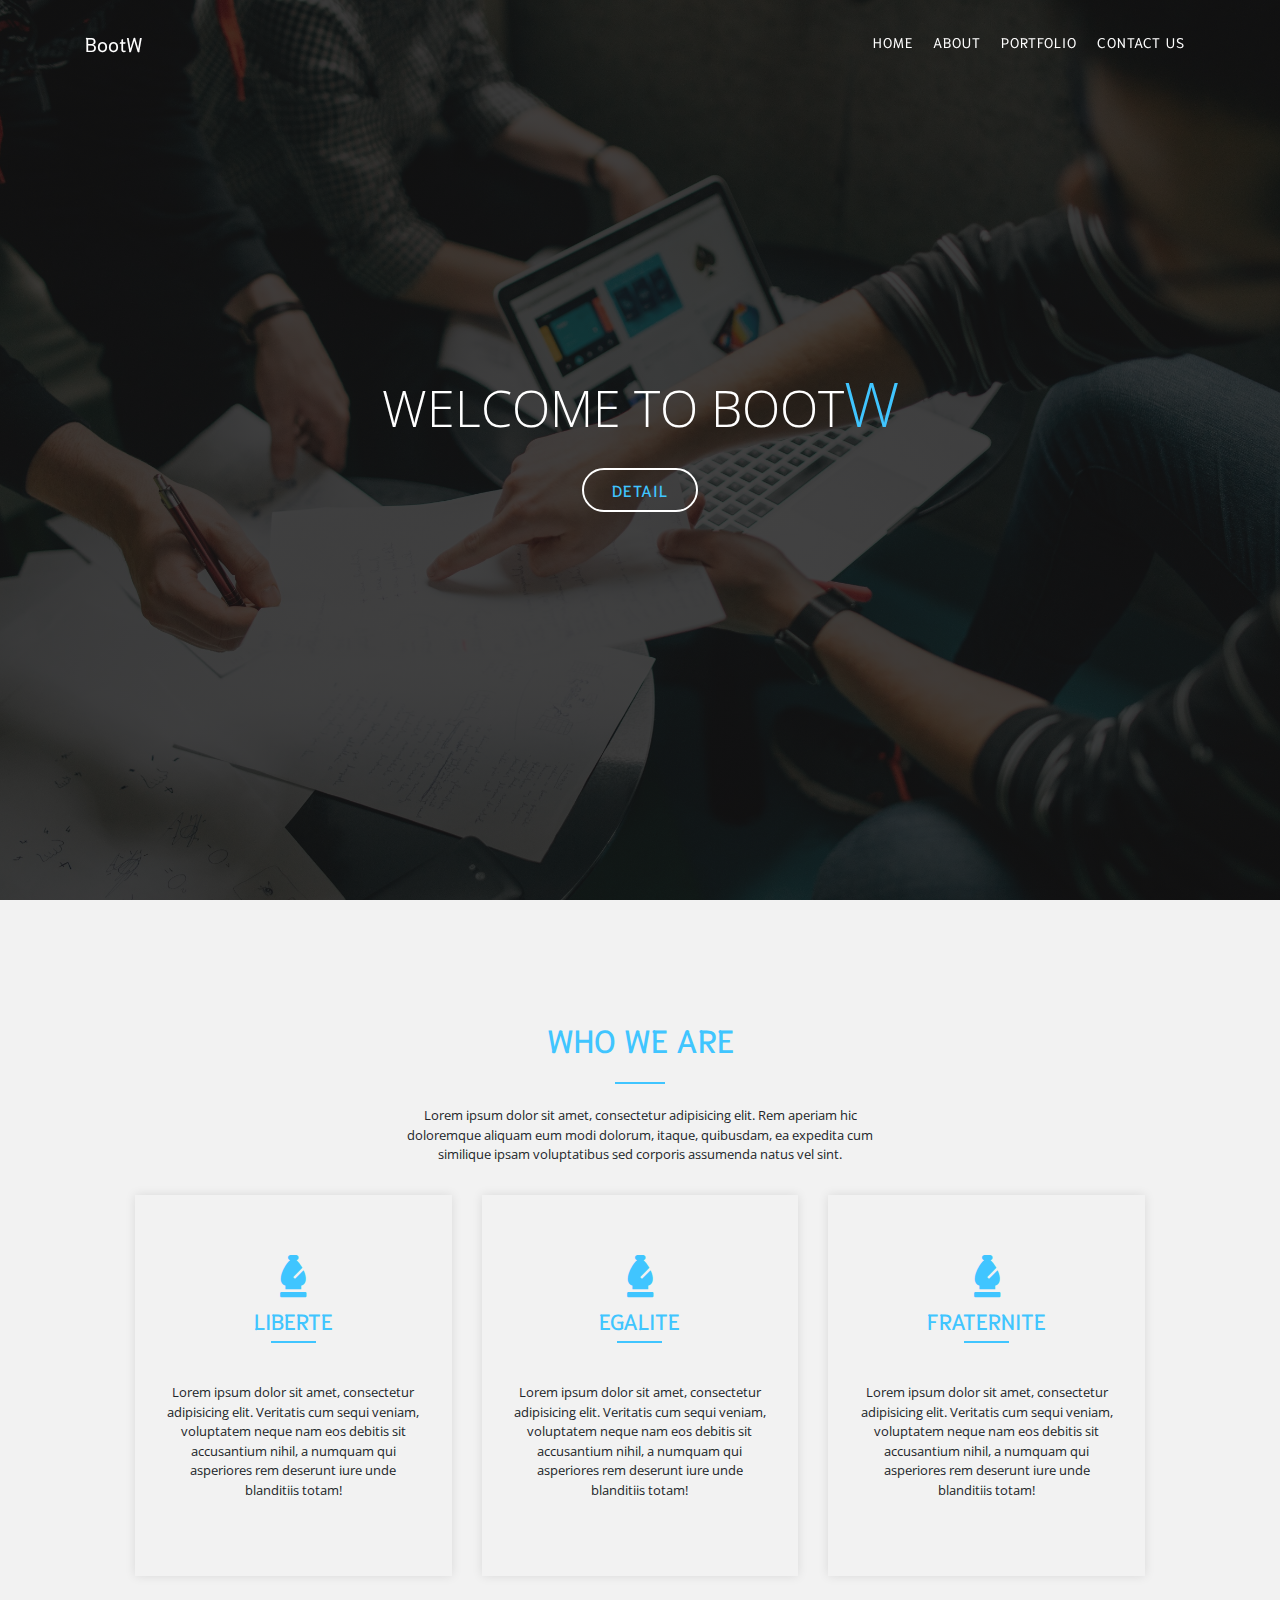
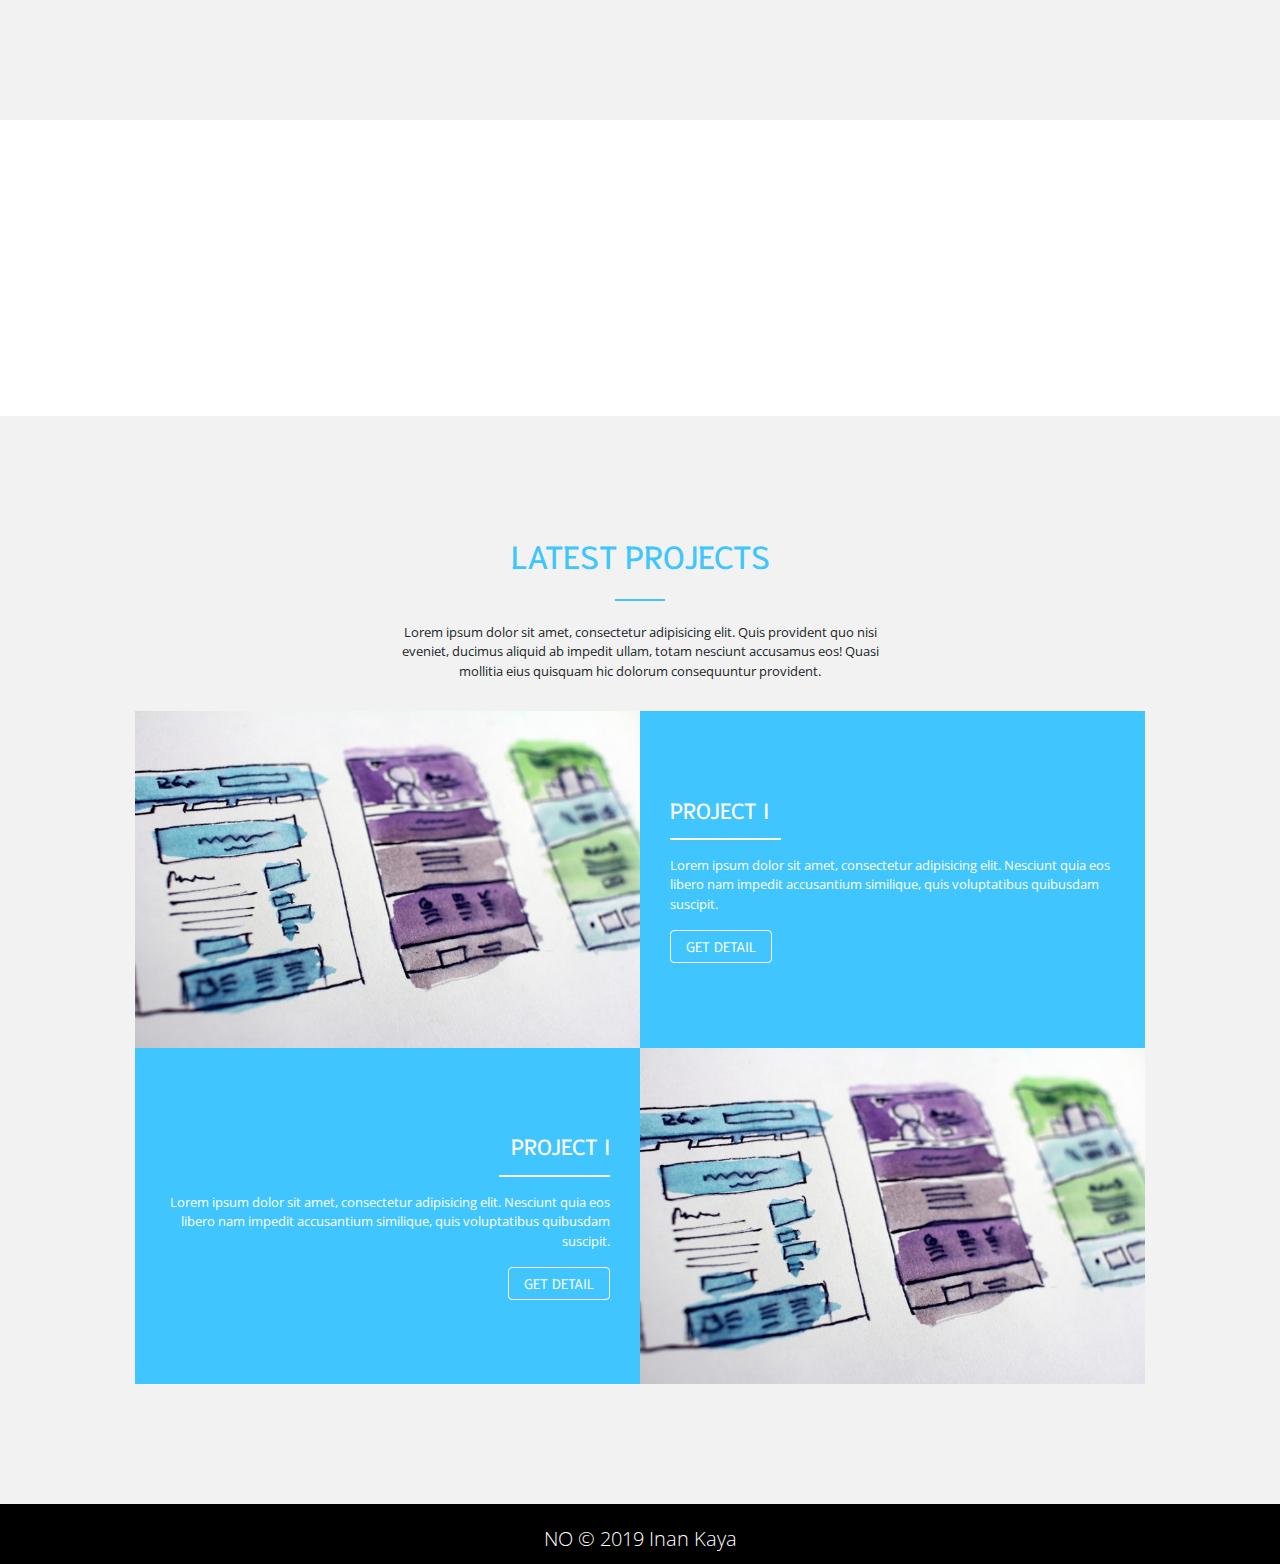
==== index.html @ 62cb7b6b "BootW" ====
<!doctype html>
<html lang="en">
  <head>
    <!-- Required meta tags -->
    <meta charset="utf-8">
    <meta name="viewport" content="width=device-width, initial-scale=1, shrink-to-fit=no">

    <!-- Bootstrap CSS -->
    <link rel="stylesheet" href="https://stackpath.bootstrapcdn.com/bootstrap/4.2.1/css/bootstrap.min.css">

    <!-- Custom CSS-->
	<link rel="stylesheet"  href="css/style.css">


	<!-- Fontawesome CSS-->
	<link rel="stylesheet" href="https://use.fontawesome.com/releases/v5.6.3/css/all.css">


	<!-- Google Fonts-->
	<link href="https://fonts.googleapis.com/css?family=Niramit:200,300,400|Open+Sans:300,400" rel="stylesheet">




    <title>BootMeW</title>
  </head>
  <body>
    
	<!--Navigation Menu-->

	<nav class="navbar navbar-container navbar-expand-lg -navbark-dark  fixed-top" id="mainNav">
		<div class="container">
			<a class="navbar-brand" href="#">Boot<span>W</span> </a>
			<button class="navbar-toggler navbar-toggler-right" type="button" data-toggle="collapse" data-target="#navbarResponsive"  aria-controls="navbarResponsive" aria-expanded="false" aria-label="Toggle navigation">
				Menu
				<i class="fas fa-bars"></i>
			</button>
			
			<div class="collapse navbar-collapse" id="navbarResponsive">
				<ul class="navbar-nav text-uppercase ml-auto">
					<li class="nav-item">
						<a class="nav-link" href="index.html">Home</a>
					</li>
					<li class="nav-item">
						<a class="nav-link" href="about.html">About</a>
					</li>
					<li class="nav-item">
						<a class="nav-link" href="portfolio.html">Portfolio</a>
					</li>
					<li class="nav-item">
						<a class="nav-link" href="contact.html">Contact US</a>
					</li>
				</ul>
			</div>


		</div>


	</nav>



	<!-- Hero Section-->


	<header id="hero">
		<div class="container">
			<div class="intro-text">
				<div class="intro-heading text-uppercase">Welcome To Boot<span>W</span></div>
				<a class="btn btn-main js-scroll-trigger" href="#whoweare">Detail</a>
			</div>
		</div>
		
	</header>



	<!-- Who We Are Section-->


	<section id="whoweare" class="section-box">
		<div class="container">
			<div class="row">
				<div class="col-md-6 offset-md-3 text-center">
					<div class="section-top">
						<h2>WHO WE ARE</h2>
						<hr>
						<p>Lorem ipsum dolor sit amet, consectetur adipisicing elit. Rem aperiam hic doloremque aliquam eum modi dolorum, itaque, quibusdam, ea expedita cum similique ipsam voluptatibus sed corporis assumenda natus vel sint.</p>
					</div>
				</div>
			</div>

			<div class="row">
				<div class="col-md-4 mb-4">
					<div class="whoweare-item text-center">
						<i class="fas fa-chess-bishop"></i>
						<h3 class="text-uppercase">LIBERTE</h3>
						<hr>
						<p>Lorem ipsum dolor sit amet, consectetur adipisicing elit. Veritatis cum sequi veniam, voluptatem neque nam eos debitis sit accusantium nihil, a numquam qui asperiores rem deserunt iure unde blanditiis totam!</p>

					</div>
				</div>

				<div class="col-md-4 mb-4">
					<div class="whoweare-item text-center">
						<i class="fas fa-chess-bishop"></i>
						<h3 class="text-uppercase">EGALITE</h3>
						<hr>
						<p>Lorem ipsum dolor sit amet, consectetur adipisicing elit. Veritatis cum sequi veniam, voluptatem neque nam eos debitis sit accusantium nihil, a numquam qui asperiores rem deserunt iure unde blanditiis totam!</p>
						
					</div>
				</div>

				<div class="col-md-4 mb-4">
					<div class="whoweare-item text-center">
						<i class="fas fa-chess-bishop"></i>
						<h3 class="text-uppercase">FRATERNITE</h3>
						<hr>
						<p>Lorem ipsum dolor sit amet, consectetur adipisicing elit. Veritatis cum sequi veniam, voluptatem neque nam eos debitis sit accusantium nihil, a numquam qui asperiores rem deserunt iure unde blanditiis totam!</p>
						
					</div>
				</div>
			</div>


		</div>
	</section>


<!--Statement Section-->


<section id="statement" class="section-box">
	<div class="container">
		<div class="row">
			<div class="col-md-6 text-center mx-auto">
				<h4 class="text-black lead">Lorem ipsum dolor sit amet, consectetur adipisicing elit. Aea sapiente dolorum.</h4>
			</div>
		</div>
	</div>
</section>


<!-- Last Projects Section-->

<section id="lastestprojects" class="section-box">
	<div class="container">
		<div class="row">
			<div class="col-md-6 offset-md-3 text-center">
				<div class="section-top">
					<h2>LATEST PROJECTS</h2>
					<hr>
					<p>Lorem ipsum dolor sit amet, consectetur adipisicing elit. Quis provident quo nisi eveniet, ducimus aliquid ab impedit ullam, totam nesciunt accusamus eos! Quasi mollitia eius quisquam hic dolorum consequuntur provident.</p>
				</div>
			</div>
		</div>

		
		<div class="row justify-content-center no-gutters mb-0 mb-lg-0">
			<div class="col-md-6 ">
				<img class="img-fluid" src="img/project-01.jpg">
			</div>

			<div class="col-md-6">
				<div class="bg-orange text-center h-100 project">
					<div class="d-flex h-100">
						<div class="project-text w-100 my-auto text-center text-lg-left">
							<h3 class="text-white text-uppercase">Project I</h3>
							<hr class="d-none d-lg-block mb-3 ml-0">
							<p class="mb-3 text-white">Lorem ipsum dolor sit amet, consectetur adipisicing elit. Nesciunt quia eos libero nam impedit accusantium similique, quis voluptatibus quibusdam suscipit.</p>
							<a href="#" class="btn btn-white">Get Detail</a>
						</div>
					</div>
				</div>
			</div>
		</div>



		<div class="row justify-content-center no-gutters mb-0 mb-lg-0">
			<div class="col-md-6 ">
				<img class="img-fluid" src="img/project-01.jpg">
			</div>

			<div class="col-md-6 order-lg-first">
				<div class="bg-orange text-center h-100 project">
					<div class="d-flex h-100">
						<div class="project-text w-100 my-auto text-center text-lg-right">
							<h3 class="text-white text-uppercase">Project I</h3>
							<hr class="d-none d-lg-block mb-3 mr-0">
							<p class="mb-3 text-white">Lorem ipsum dolor sit amet, consectetur adipisicing elit. Nesciunt quia eos libero nam impedit accusantium similique, quis voluptatibus quibusdam suscipit.</p>
							<a href="#" class="btn btn-white">Get Detail</a>
						</div>
					</div>
				</div>
			</div>
		</div>


	</div>
</section>




<!--Footer Section-->

<footer>
	<div class="container">
		<div class="row">
			<div class="col-md-4 offset-md-4 text-center">
				<p class="text-white lead">NO &copy; 2019 Inan Kaya</p>
			</div>
		</div>
	</div>
</footer>




    <!-- Optional JavaScript -->
    <!-- jQuery first, then Popper.js, then Bootstrap JS -->
    <script src="https://code.jquery.com/jquery-3.3.1.slim.min.js"></script>
    <script src="https://cdnjs.cloudflare.com/ajax/libs/popper.js/1.14.6/umd/popper.min.js"></script>
    <script src="https://stackpath.bootstrapcdn.com/bootstrap/4.2.1/js/bootstrap.min.js"></script>

    <script src="js/bootW.js"></script>
    <script src="vendor/scrollreveal/scrollreveal.min.js"></script>
    <script src="vendor/jquery-easing/jquery.easing.min.js"></script>
  </body>
</html>
---- css/style.css ----
/*General Settings*/

body {
	font-family: 'Open Sans', sans-serif;

}

h1, h2, h3, h4, h5, h6, a {
	font-family: 'Niramit', sans-serif;
	color: #40C5FF;

}
p {
	font-size: 13px;
}

h2 {font-size: 32px;}
h3 {font-size: 22px;}
h4 {font-size: 16px;}
h5 {font-size: 14px;}



.section-box{
	padding: 120px;
}

.section-top {
	margin-bottom: 30px;
}

.section-top hr {
	display: inline-block;
	height: 2px;
	width: 50px;
	background-color: #40C5FF;
	border: none;
}



/* Navigation*/

.navbar-brand{
	color: white;
}

.navbar-brand:hover{
	color: #40C5FF;
	transition: color 0.8s ease;
}

nav.navbar-container{
	padding: 20px 0 20px 0;
}

#mainNav .navbar-nav .nav-item .nav-link{
	font-size: 14px;
	font-weight: 400;
	padding: 12px 10px;
	letter-spacing: 1px;
	color: white;
}
#mainNav .navbar-nav .nav-item .nav-link:hover{
	text-transform: uppercase;
	transition: color 0.8s ease;
	color: #40C5FF;
}

nav.shrink {
	padding: 0;
	background-color: #40C5FF !important;
}

nav.shrink .navbar-nav .nav-item .nav-link:hover,
nav.shrink .navbar-brand:hover{
	color: black !important;
}

#mainNav .navbar-toggler {
	font-size: 12px;
}

#mainNav {
	background-color: transparent;
}

.navbar-brand.shrink,
.navbar-container.shrink,
.navbar.fixed-top.shrink,
navbar-brand,
.navbar-container {
	transition: .8s;
}



/* Hero Section*/

#hero {
	text-align: center;
	color: white;
	background: linear-gradient( rgba(20, 20, 20, .8), rgba(20, 20, 20, .8) ),
	url('../img/heroImage.jpg');
	background-repeat: no-repeat;
	background-attachment: scroll;
	background-position: center center;
	background-size: cover;
	height: 100vh;
}

#hero .container{
	display: table;
	height: 100vh;
}

#hero .intro-text{
	display: table-cell;
	vertical-align: middle;
}

#hero .intro-heading {
	font-size: 50px;
	line-height: 50px;
	margin-bottom: 25px;
	font-weight: 200;
}

#hero .intro-heading span {
	color: #40C5FF;
	font-size: 62px;
}

.btn-main {
	text-transform: uppercase;
	font-weight: 500;
	font-size: 16px;
	letter-spacing: 1px;
	display: inline-block;
	padding: 8px 28px;
	border-radius: 50px;
	margin: 10px;
	border: 2px solid #fff;
	color: #40C5FF;
	transition: all .8s;
}

.btn-main:hover {
	background: #40C5FF;
	border: 2px solid #40C5FF;
	color: #fff;
}


/*Who Are Section*/

#whoweare {
	background-color: #f2f2f2;
}

.whoweare-item {
	padding: 60px 30px;
	box-shadow: 0 0 10px rgba(0, 0, 0, .1) !important;
}

.whoweare-item i {
	font-size: 42px;
	margin-bottom: 10px;
	color: #40C5FF;
}

.whoweare-item hr {
	width: 45px;
	height: 2px;
	background-color: #40C5FF;
	border: none;
	margin: 0 auto;
}

.whoweare-item p {
	margin-top: 40px;
}

.whoweare-item:hover {
	background-color: #40C5FF;
	transition: background-color 0.8s ease;
	cursor: pointer;
}

.whoweare-item:hover i,
.whoweare-item:hover h3,
.whoweare-item:hover p {
	color: white;
}

.whoweare-item:hover hr {
	background-color: #fff;
	width: 75px;
}

.whoweare-item:hover i {
	transform: translateY(-20px);
}

.whoweare-item,
.whoweare-item i,
.whoweare-item hr {
	transition: all .5s ease-in-out;
}


/* Statement Section*/

#statement {
	background: linear-gradient( rgba(20, 20, 20, .8), rgba(20, 20, 20, .8) ),
	url('../img/statementBG.jpg');
	background-repeat: no-repeat;
	background-attachment: fixed;
	background-position: center center;
	background-size: cover;
}

#statement h4 {
	color: #fff;
}


/* Latest Projects Section*/

#lastestprojects {
	background-color: #f2f2f2;
}

#lastestprojects .project-text {
	padding: 30px;
}

#lastestprojects .project-text hr {
	border-color: #fff;
	border-width: 2px;
	width: 25%;
	transition: all .5s;
}

#lastestprojects .project-text:hover hr{
	width: 50%;
}

.bg-orange {
	background-color: #40C5FF;
}

.btn-white {
	text-transform: uppercase;
	font-weight: 400;
	font-size: 14px;
	display: inline-block;
	padding: 5px 15px;
	border: 1px solid #fff;
	color: #fff;
	transition: all .5s;
}

.btn-white:hover {
	background-color: #fff;
	color: #40C5FF;
	border: 1px solid #fff;
}



footer {
	background-color: #000;
	padding: 20px 0 10px;
	font-size: 14px;

}

footer p {
	margin: 0;
}


/*Inside Hero About*/

.page-image {
	display: table;
	width: 100%;
}

.page-image-about {
	background: linear-gradient( rgba(20, 20, 20, .8), rgba(20, 20, 20, .8) ),
	url('../img/aboutBg.jpg');
	background-repeat: no-repeat;
	background-position: center center;
	background-size: cover;
}

.page-title {
	display: table-cell;
	vertical-align: middle;
	text-align: center;
	font-size: 50px;
	line-height: 50px;
	margin-bottom: 25px;
	font-weight: 200;
}


/*About US Section*/

#aboutus {
	background-color: #f2f2f2;

}

#about .project-text {
	padding: 30px;

}

/* Team Section*/

.team-member {
	margin-bottom: 50px;
	text-align: center;

}

.team-member img {
	width: 225px;
	height: 225px;
	border: 7px  solid #fff;
}

.team-member h4 {
	margin-top: 25px;
	text-transform: none;
}

ul.social-buttons li a {
	font-size: 20px;
	line-height: 50px;
	display: block;
	width: 50px;
	height: 50px;
	color: #fff;
	border-radius: 100%;
	outline: none;
	background-color: #212529;
	transition: all .8s;
}


ul.social-buttons li a:hover {
	background-color: #40C5FF;
}


/* Protfolio Section*/


.page-image-portfolio {
	background: linear-gradient( rgba(20, 20, 20, .8), rgba(20, 20, 20, .8) ),
	url('../img/portfolioBg.jpg');
	background-repeat: no-repeat;
	background-position: center center;
	background-size: cover;
}


.portfolio-item {
	right: 0;
	margin: 0 0 15px;
}

.portfolio-link {
	position: relative;
	display: block;
	max-width: 400px;
	margin: 0 auto;
	cursor: pointer;
}


.portfolio-hover {
	position: absolute;
	width: 100%;
	height: 100%;
	opacity: 0;
	background: rgba(145,223,255, 0.5);
	
}

.portfolio-hover:hover {
	opacity: 1;
	transition: all 0.8s;
}


.portfolio-hover-content {
	font-size: 20px;
	position: absolute;
	top: 50%;
	width: 100%;
	height: 20px;
	margin-top: -12px;
	text-align: center;
	color: white;
}



.portfolio-hover-content i {
	margin-top: -12px;
}

.portfolio-caption {
	max-width: 400px;
	margin: 0 auto;
	padding: 25px;
	text-align: center;
}

.portfolio-caption h4 {
	margin: 0;
	text-transform: uppercase;
}

.portfolio-caption p {
	font-size: 16px;
	font-style: italic;
	margin: 0;
}


/* Contact Section*/


.page-image-contact {
	background: linear-gradient( rgba(20, 20, 20, .8), rgba(20, 20, 20, .8) ),
	url('../img/contactBg.jpg');
	background-repeat: no-repeat;
	background-position: center center;
	background-size: cover;
}

.form-group {
	margin-bottom: 25px;
}

.form-group input,
.form-group textarea {
	padding: 20px;
}

.form-group input.form-control {
	height: auto;
}

.form-group textarea.form-control {
	height: 248px;
}


.form-control:focus {
	border-color: #40C5FF;
	box-shadow: none;
}


.btn-contact {
	background-color: #40C5FF;
	color: #fff;
}

.btn-contact:hover {
	background-color: #fff;
	color: #40C5FF;
}
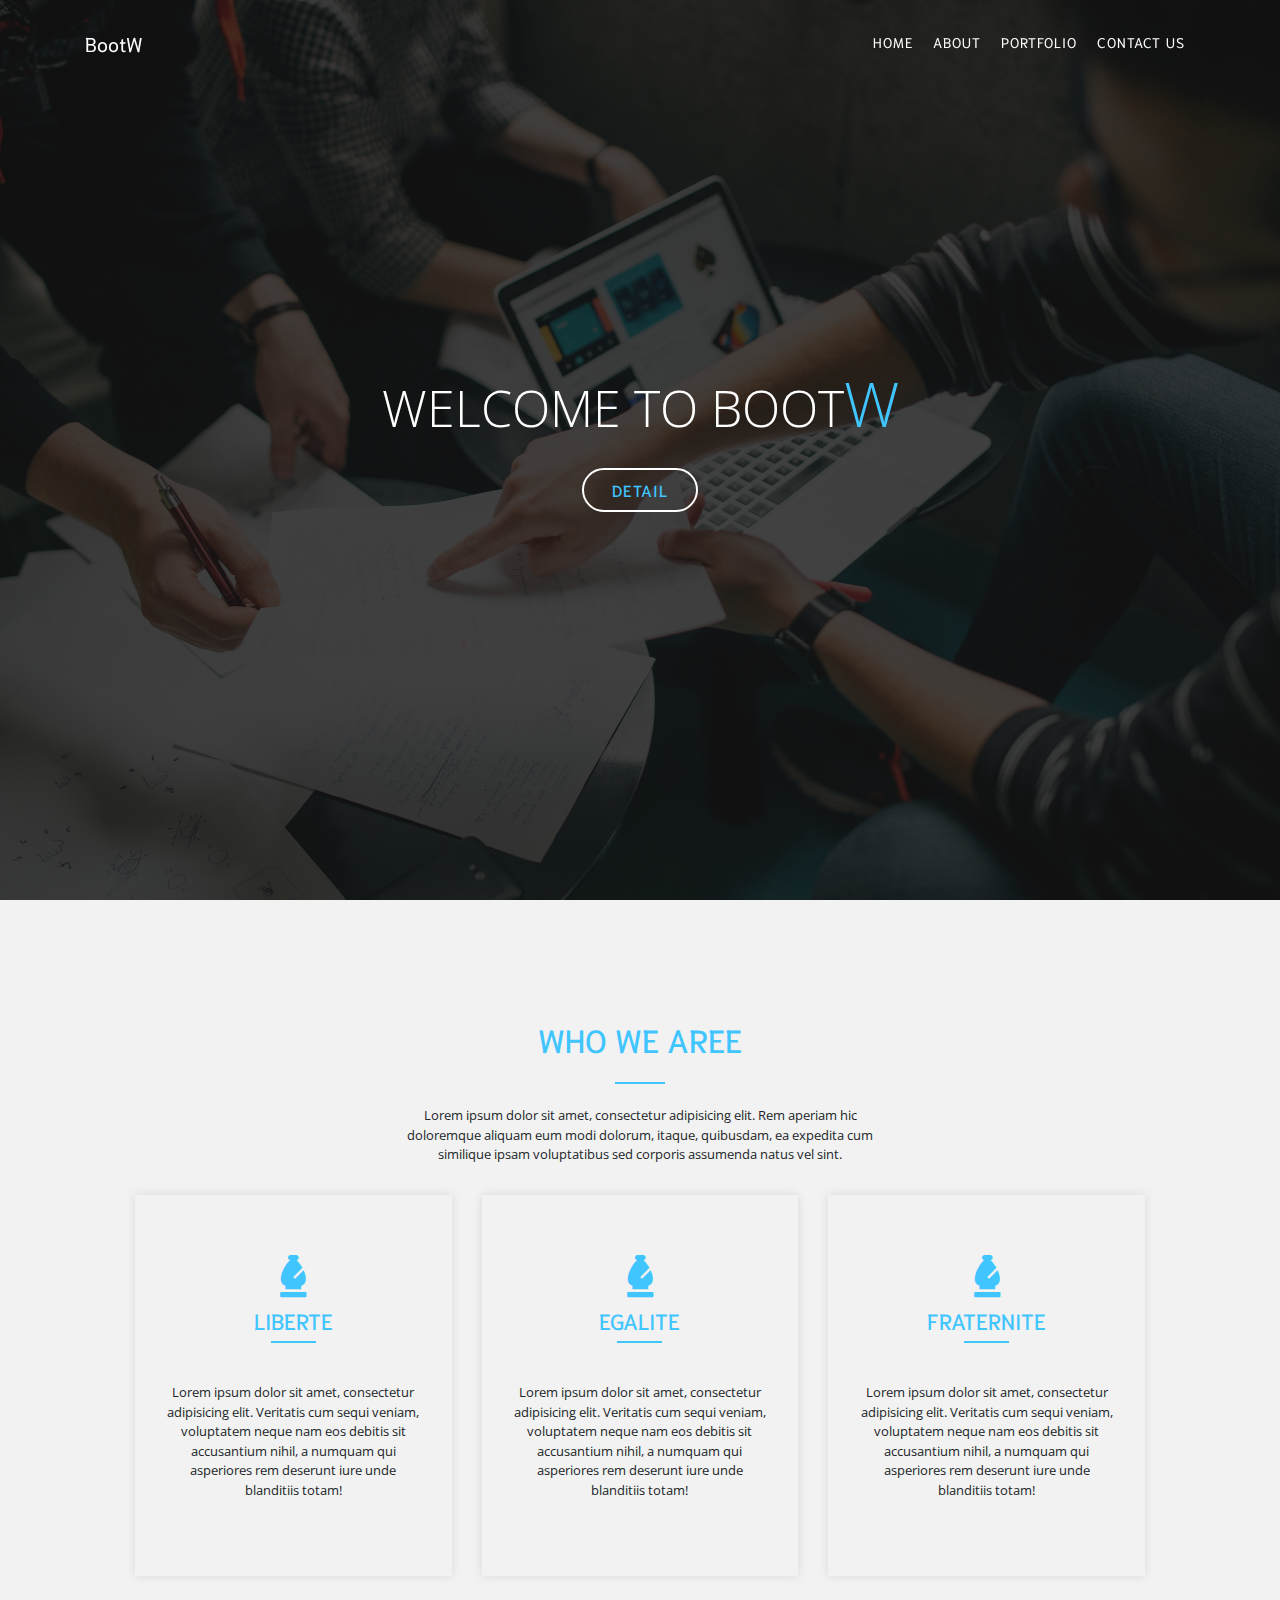
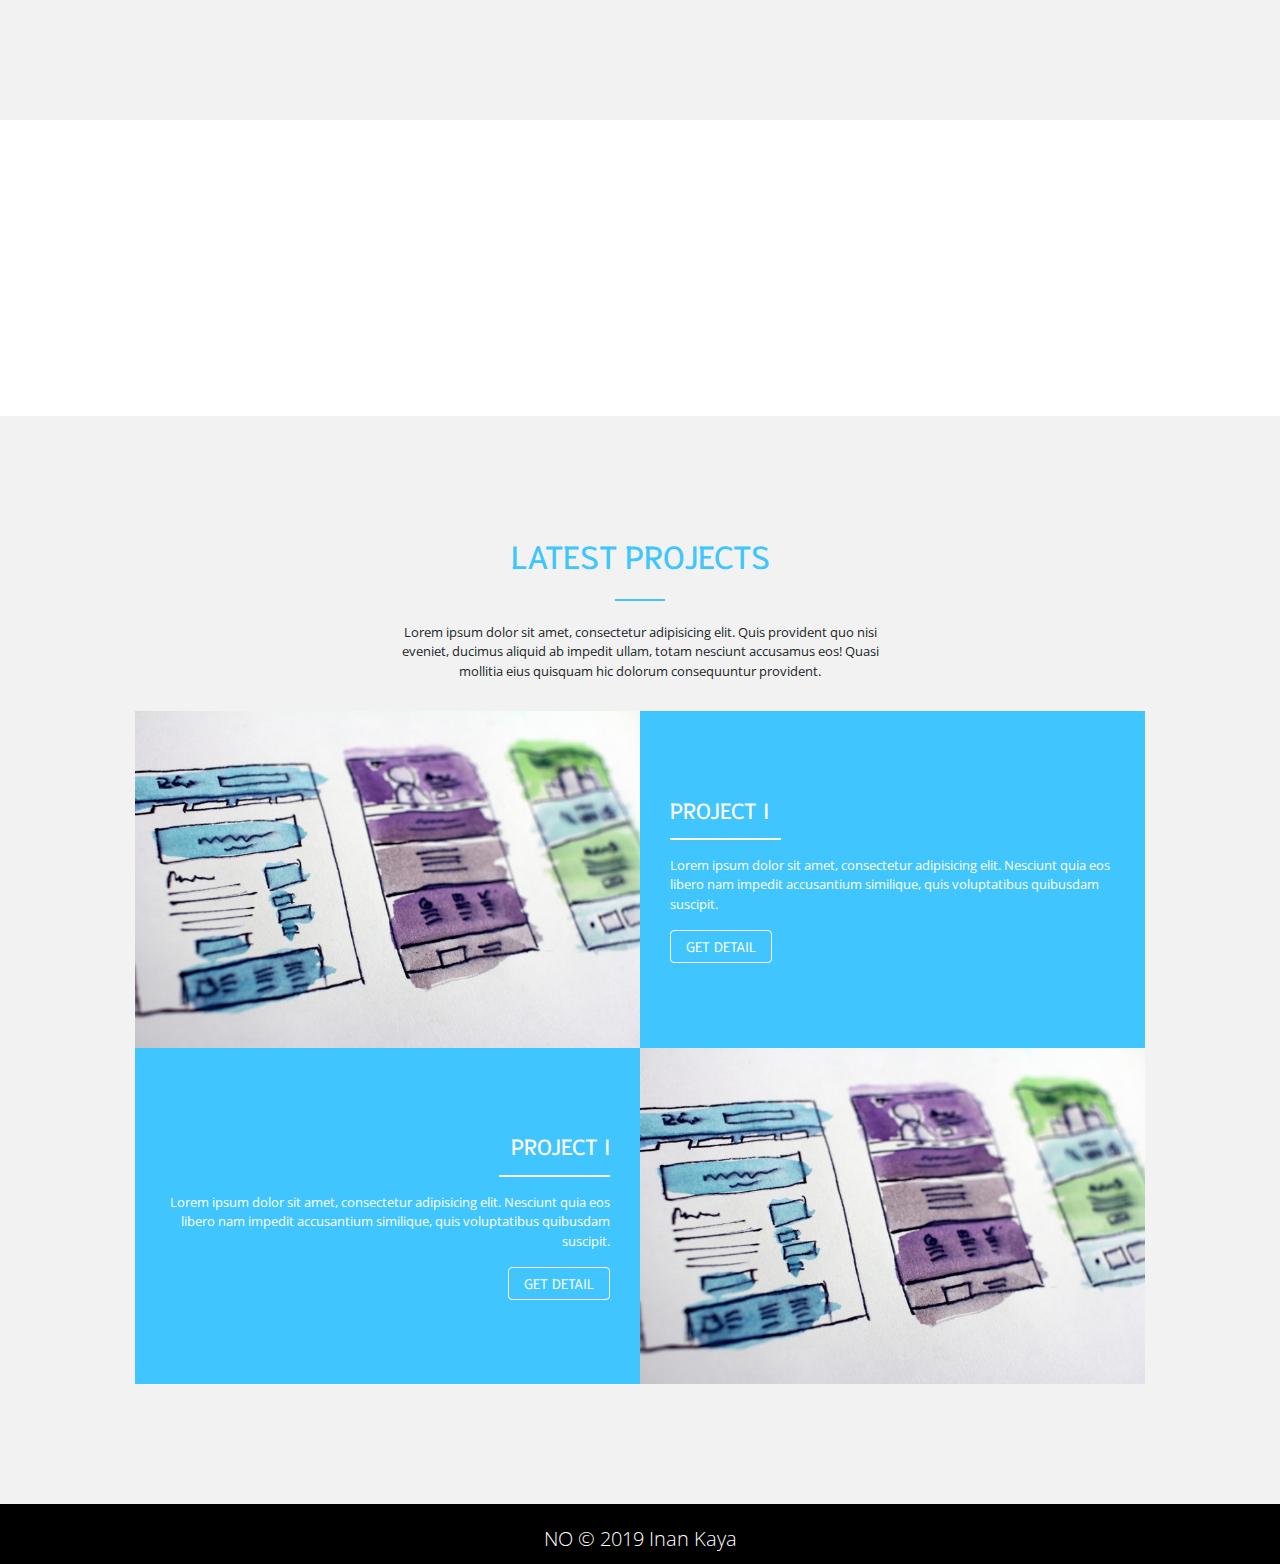
==== commit b0c0410d: "D" ====
--- a/index.html
+++ b/index.html
@@ -84,7 +84,7 @@
 			<div class="row">
 				<div class="col-md-6 offset-md-3 text-center">
 					<div class="section-top">
-						<h2>WHO WE ARE</h2>
+						<h2>WHO WE AREE</h2>
 						<hr>
 						<p>Lorem ipsum dolor sit amet, consectetur adipisicing elit. Rem aperiam hic doloremque aliquam eum modi dolorum, itaque, quibusdam, ea expedita cum similique ipsam voluptatibus sed corporis assumenda natus vel sint.</p>
 					</div>
@@ -135,7 +135,7 @@
 	<div class="container">
 		<div class="row">
 			<div class="col-md-6 text-center mx-auto">
-				<h4 class="text-black lead">Lorem ipsum dolor sit amet, consectetur adipisicing elit. Aea sapiente dolorum.</h4>
+				<h4 class="text-black lead">Lorem ipsum dolor sit amet, consectetur adipisicing elit. İnan.</h4>
 			</div>
 		</div>
 	</div>
